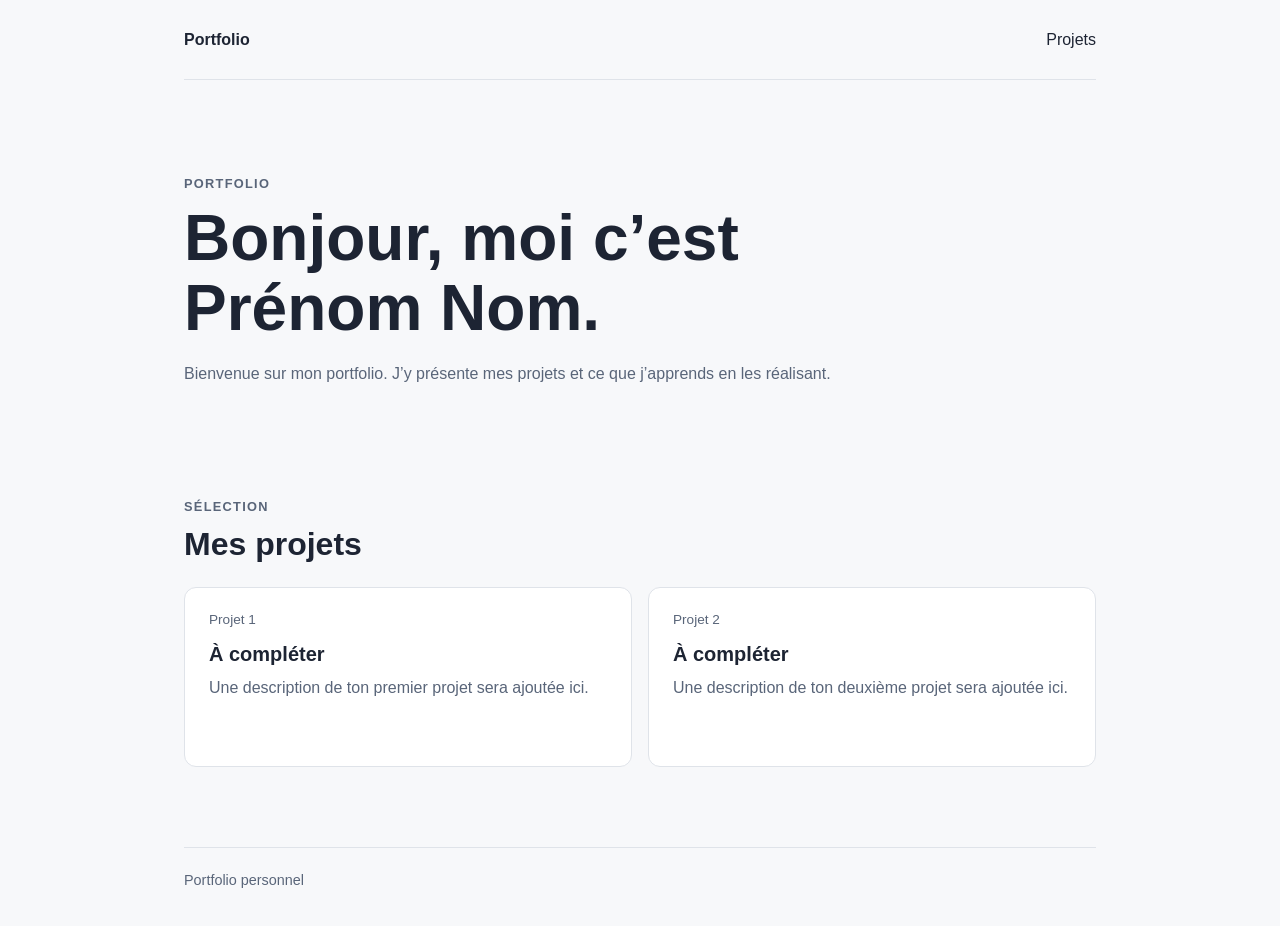
==== index.html @ c5fa8b26 "Initial portfolio site setup Co-authored-by: Copilot <223556219+Copilot@users.noreply.github.com>" ====
<!doctype html>
<html lang="fr">
  <head>
    <meta charset="utf-8">
    <meta name="viewport" content="width=device-width, initial-scale=1">
    <meta name="description" content="Portfolio personnel et projets en cours.">
    <title>Portfolio | Prénom Nom</title>
    <link rel="stylesheet" href="styles.css">
  </head>
  <body>
    <header class="site-header">
      <a class="site-name" href="#accueil">Portfolio</a>
      <nav aria-label="Navigation principale">
        <a href="#projets">Projets</a>
      </nav>
    </header>

    <main>
      <section class="intro" id="accueil" aria-labelledby="intro-title">
        <p class="eyebrow">Portfolio</p>
        <h1 id="intro-title">Bonjour, moi c’est Prénom Nom.</h1>
        <p>Bienvenue sur mon portfolio. J’y présente mes projets et ce que j’apprends en les réalisant.</p>
      </section>

      <section class="projects" id="projets" aria-labelledby="projects-title">
        <p class="eyebrow">Sélection</p>
        <h2 id="projects-title">Mes projets</h2>
        <div class="project-list">
          <article class="project-card">
            <p class="project-status">Projet 1</p>
            <h3>À compléter</h3>
            <p>Une description de ton premier projet sera ajoutée ici.</p>
          </article>
          <article class="project-card">
            <p class="project-status">Projet 2</p>
            <h3>À compléter</h3>
            <p>Une description de ton deuxième projet sera ajoutée ici.</p>
          </article>
        </div>
      </section>
    </main>

    <footer class="site-footer">
      <p>Portfolio personnel</p>
    </footer>
  </body>
</html>
---- styles.css ----
:root {
  color-scheme: light;
  font-family: Arial, sans-serif;
  color: #1d2433;
  background: #f7f8fa;
  font-synthesis: none;
  text-rendering: optimizeLegibility;
  -webkit-font-smoothing: antialiased;
  -moz-osx-font-smoothing: grayscale;
}

* {
  box-sizing: border-box;
}

body {
  min-width: 320px;
  max-width: 960px;
  margin: 0 auto;
  padding: 0 1.5rem;
}

a {
  color: inherit;
}

.site-header {
  display: flex;
  align-items: center;
  justify-content: space-between;
  min-height: 5rem;
  border-bottom: 1px solid #dfe3e9;
}

.site-name {
  font-weight: 700;
  text-decoration: none;
}

.site-header nav a {
  text-decoration: none;
}

.intro {
  max-width: 680px;
  padding: 6rem 0 5rem;
}

.eyebrow {
  margin: 0 0 0.75rem;
  color: #596579;
  font-size: 0.8rem;
  font-weight: 700;
  letter-spacing: 0.1em;
  text-transform: uppercase;
}

h1,
h2,
h3,
p {
  margin-top: 0;
}

h1 {
  margin-bottom: 1rem;
  font-size: clamp(2.25rem, 7vw, 4rem);
  line-height: 1.1;
}

.intro > p:last-child,
.project-card p:last-child {
  color: #596579;
  line-height: 1.7;
}

.projects {
  padding: 1rem 0 5rem;
}

.projects h2 {
  margin-bottom: 1.5rem;
  font-size: 2rem;
}

.project-list {
  display: grid;
  grid-template-columns: repeat(2, minmax(0, 1fr));
  gap: 1rem;
}

.project-card {
  min-height: 180px;
  padding: 1.5rem;
  border: 1px solid #dfe3e9;
  border-radius: 0.75rem;
  background: #fff;
}

.project-status {
  margin-bottom: 1rem;
  color: #596579;
  font-size: 0.85rem;
}

.project-card h3 {
  margin-bottom: 0.5rem;
  font-size: 1.25rem;
}

.site-footer {
  padding: 1.5rem 0;
  border-top: 1px solid #dfe3e9;
  color: #596579;
  font-size: 0.9rem;
}

@media (max-width: 600px) {
  body {
    padding: 0 1rem;
  }

  .intro {
    padding: 4rem 0;
  }

  .project-list {
    grid-template-columns: 1fr;
  }
}
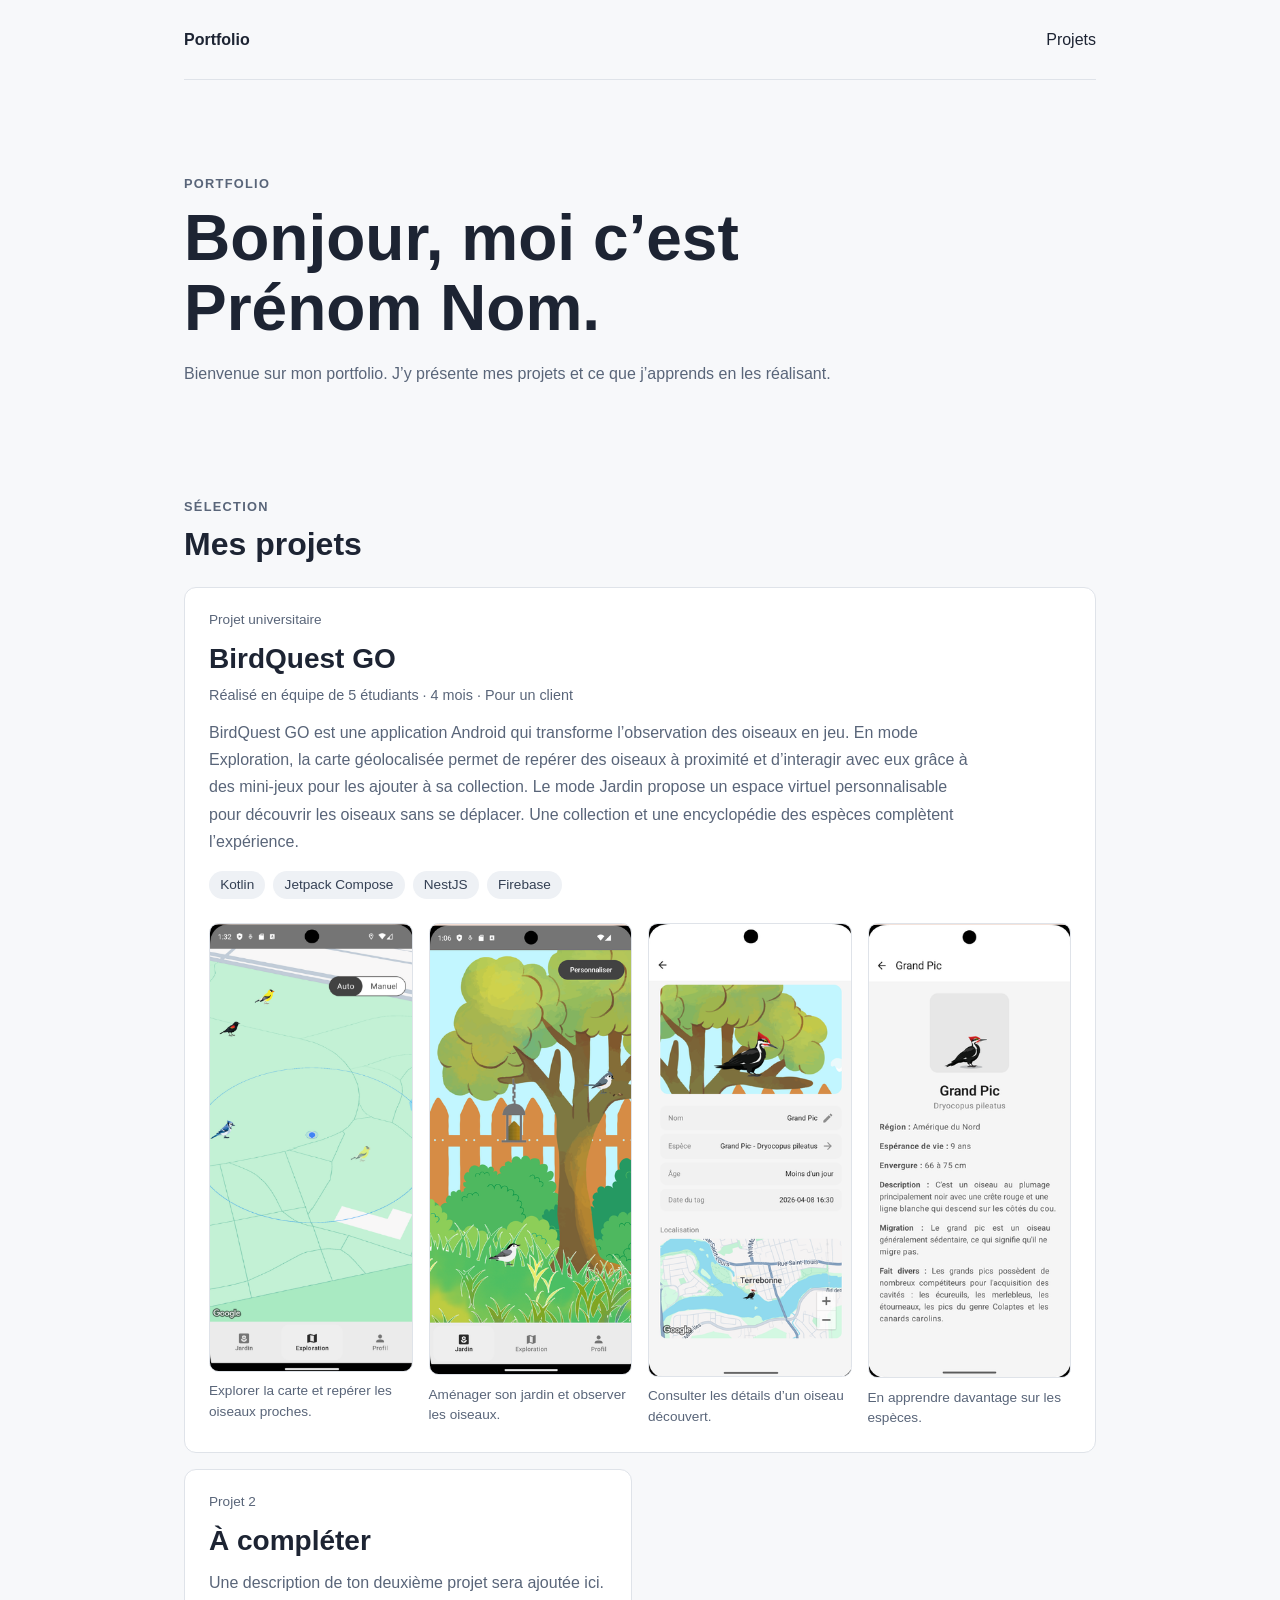
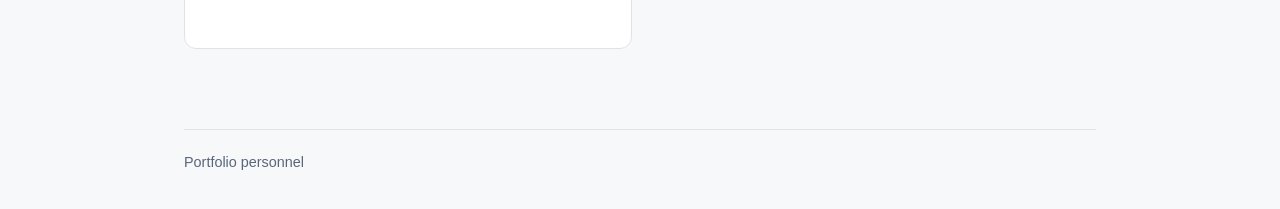
==== commit fbb96942: "Add BirdQuest GO portfolio project Co-authored-by: Copilot <223556219+Copilot@users.noreply.github.c" ====
--- a/index.html
+++ b/index.html
@@ -26,10 +26,41 @@
         <p class="eyebrow">Sélection</p>
         <h2 id="projects-title">Mes projets</h2>
         <div class="project-list">
-          <article class="project-card">
-            <p class="project-status">Projet 1</p>
-            <h3>À compléter</h3>
-            <p>Une description de ton premier projet sera ajoutée ici.</p>
+          <article class="project-card project-card--featured" aria-labelledby="birdquest-title">
+            <p class="project-status">Projet universitaire</p>
+            <h3 id="birdquest-title">BirdQuest GO</h3>
+            <p class="project-meta">Réalisé en équipe de 5 étudiants · 4 mois · Pour un client</p>
+            <p class="project-description">
+              BirdQuest GO est une application Android qui transforme l’observation des oiseaux en jeu.
+              En mode Exploration, la carte géolocalisée permet de repérer des oiseaux à proximité et
+              d’interagir avec eux grâce à des mini-jeux pour les ajouter à sa collection. Le mode Jardin
+              propose un espace virtuel personnalisable pour découvrir les oiseaux sans se déplacer.
+              Une collection et une encyclopédie des espèces complètent l’expérience.
+            </p>
+            <ul class="project-tech" aria-label="Technologies utilisées">
+              <li>Kotlin</li>
+              <li>Jetpack Compose</li>
+              <li>NestJS</li>
+              <li>Firebase</li>
+            </ul>
+            <div class="project-gallery" aria-label="Captures d’écran de BirdQuest GO">
+              <figure>
+                <img src="images/BirdQuestGO/Map.png" alt="Carte de BirdQuest GO avec la position du joueur et des oiseaux à proximité" loading="lazy">
+                <figcaption>Explorer la carte et repérer les oiseaux proches.</figcaption>
+              </figure>
+              <figure>
+                <img src="images/BirdQuestGO/Jardin.png" alt="Jardin virtuel personnalisable où des oiseaux peuvent se poser" loading="lazy">
+                <figcaption>Aménager son jardin et observer les oiseaux.</figcaption>
+              </figure>
+              <figure>
+                <img src="images/BirdQuestGO/Page_oiseau.png" alt="Fiche d’un oiseau collecté avec son espèce et sa localisation" loading="lazy">
+                <figcaption>Consulter les détails d’un oiseau découvert.</figcaption>
+              </figure>
+              <figure>
+                <img src="images/BirdQuestGO/Page_espece.png" alt="Fiche encyclopédique du Grand Pic avec des informations sur l’espèce" loading="lazy">
+                <figcaption>En apprendre davantage sur les espèces.</figcaption>
+              </figure>
+            </div>
           </article>
           <article class="project-card">
             <p class="project-status">Projet 2</p>
--- a/styles.css
+++ b/styles.css
@@ -97,6 +97,10 @@
   background: #fff;
 }
 
+.project-card--featured {
+  grid-column: 1 / -1;
+}
+
 .project-status {
   margin-bottom: 1rem;
   color: #596579;
@@ -104,8 +108,62 @@
 }
 
 .project-card h3 {
-  margin-bottom: 0.5rem;
-  font-size: 1.25rem;
+  margin-bottom: 0.75rem;
+  font-size: 1.75rem;
+}
+
+.project-meta {
+  margin-bottom: 1rem;
+  color: #596579;
+  font-size: 0.9rem;
+}
+
+.project-description {
+  max-width: 760px;
+  color: #596579;
+  line-height: 1.7;
+}
+
+.project-tech {
+  display: flex;
+  flex-wrap: wrap;
+  gap: 0.5rem;
+  margin: 0 0 1.5rem;
+  padding: 0;
+  list-style: none;
+}
+
+.project-tech li {
+  padding: 0.4rem 0.7rem;
+  border-radius: 999px;
+  background: #eef1f5;
+  color: #344054;
+  font-size: 0.85rem;
+}
+
+.project-gallery {
+  display: grid;
+  grid-template-columns: repeat(4, minmax(0, 1fr));
+  gap: 1rem;
+}
+
+.project-gallery figure {
+  margin: 0;
+}
+
+.project-gallery img {
+  display: block;
+  width: 100%;
+  height: auto;
+  border: 1px solid #dfe3e9;
+  border-radius: 0.6rem;
+}
+
+.project-gallery figcaption {
+  padding-top: 0.6rem;
+  color: #596579;
+  font-size: 0.85rem;
+  line-height: 1.5;
 }
 
 .site-footer {
@@ -113,6 +171,12 @@
   border-top: 1px solid #dfe3e9;
   color: #596579;
   font-size: 0.9rem;
+}
+
+@media (max-width: 760px) {
+  .project-gallery {
+    grid-template-columns: repeat(2, minmax(0, 1fr));
+  }
 }
 
 @media (max-width: 600px) {
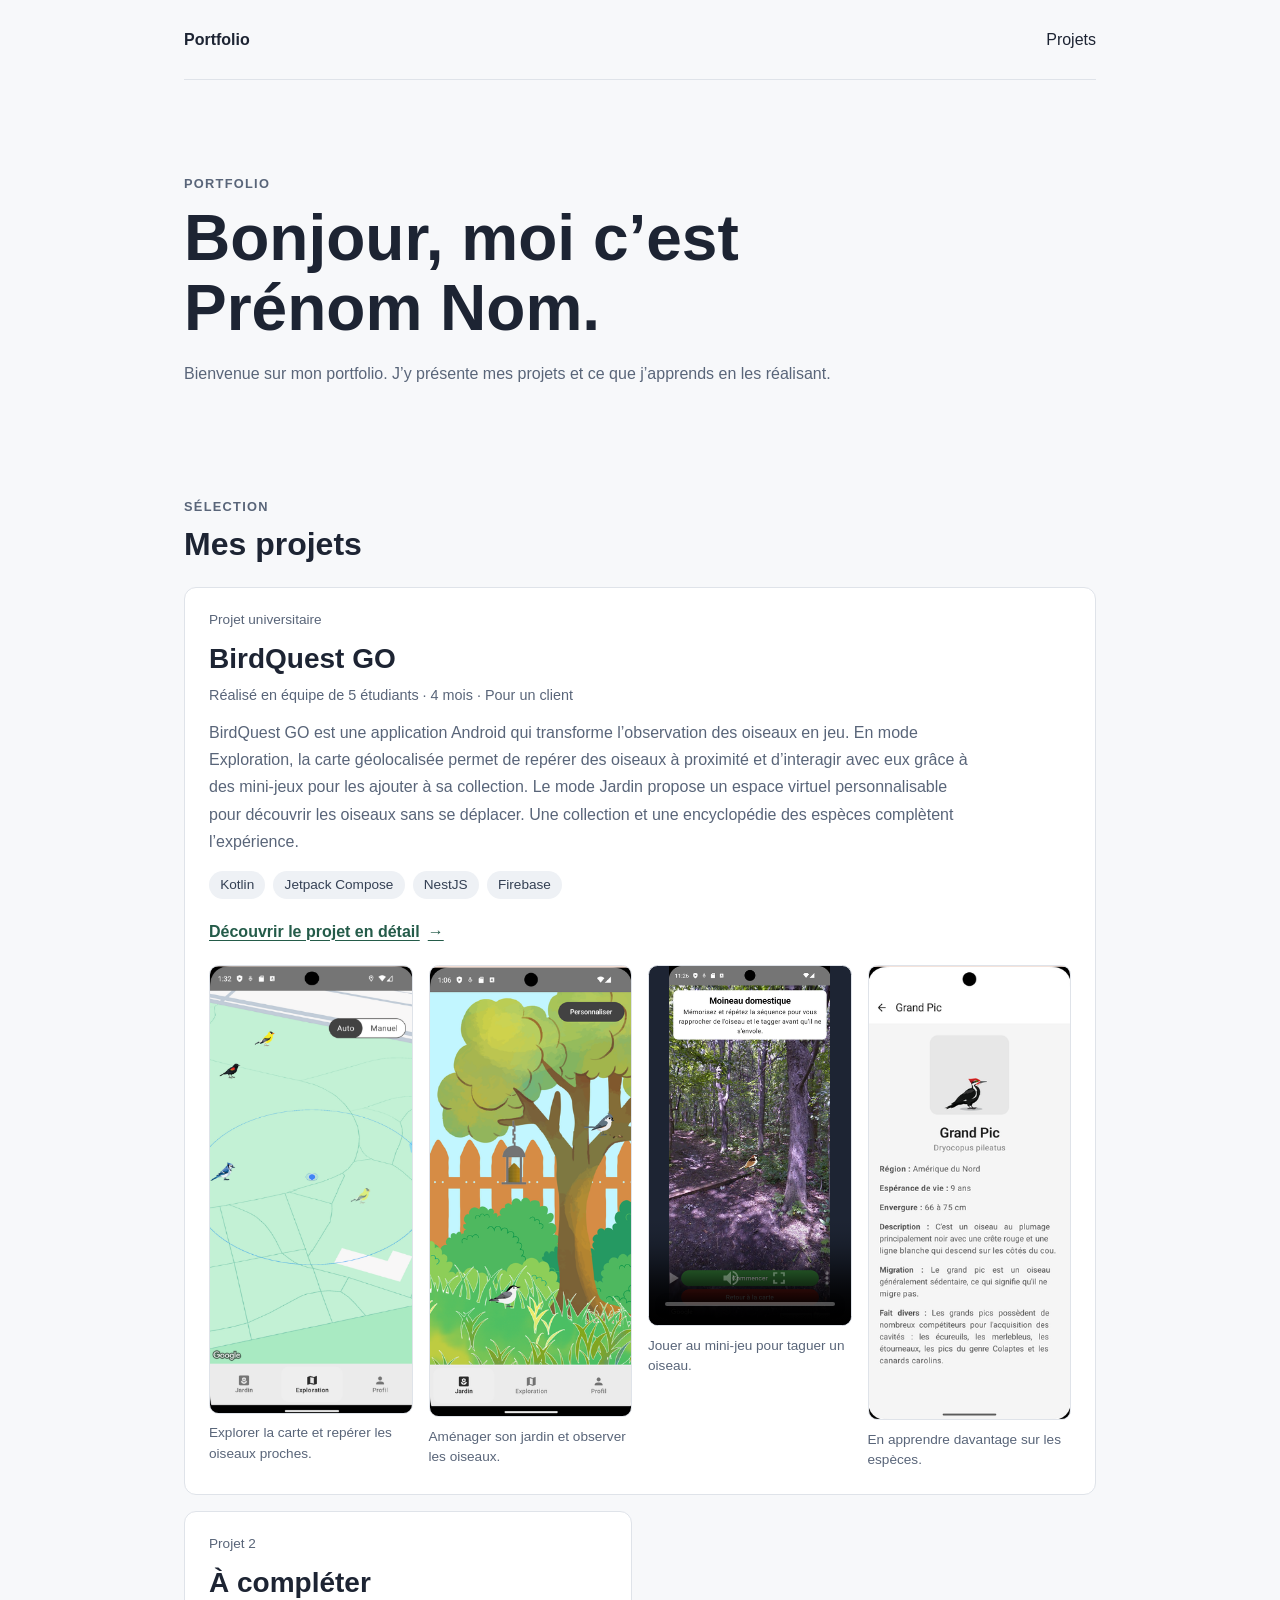
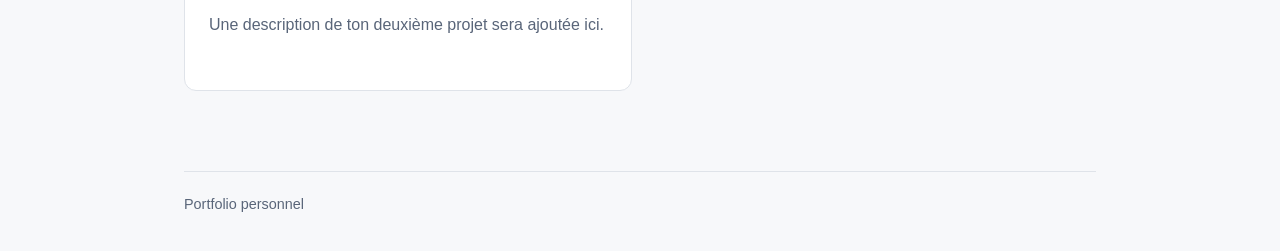
==== commit 38225943: "Add detailed BirdQuest GO project page Co-authored-by: Copilot <223556219+Copilot@users.noreply.gith" ====
--- a/index.html
+++ b/index.html
@@ -43,6 +43,7 @@
               <li>NestJS</li>
               <li>Firebase</li>
             </ul>
+            <a class="project-link" href="projets/birdquest-go.html">Découvrir le projet en détail <span aria-hidden="true">→</span></a>
             <div class="project-gallery" aria-label="Captures d’écran de BirdQuest GO">
               <figure>
                 <img src="images/BirdQuestGO/Map.png" alt="Carte de BirdQuest GO avec la position du joueur et des oiseaux à proximité" loading="lazy">
@@ -53,8 +54,11 @@
                 <figcaption>Aménager son jardin et observer les oiseaux.</figcaption>
               </figure>
               <figure>
-                <img src="images/BirdQuestGO/Page_oiseau.png" alt="Fiche d’un oiseau collecté avec son espèce et sa localisation" loading="lazy">
-                <figcaption>Consulter les détails d’un oiseau découvert.</figcaption>
+                <video controls playsinline preload="metadata" poster="images/BirdQuestGO/Start_minigame.png" aria-label="Vidéo du mini-jeu pour taguer un oiseau dans BirdQuest GO">
+                  <source src="images/BirdQuestGO/Capture.mp4" type="video/mp4">
+                  Votre navigateur ne prend pas en charge la lecture de cette vidéo.
+                </video>
+                <figcaption>Jouer au mini-jeu pour taguer un oiseau.</figcaption>
               </figure>
               <figure>
                 <img src="images/BirdQuestGO/Page_espece.png" alt="Fiche encyclopédique du Grand Pic avec des informations sur l’espèce" loading="lazy">
--- a/styles.css
+++ b/styles.css
@@ -112,6 +112,21 @@
   font-size: 1.75rem;
 }
 
+.project-link {
+  display: inline-flex;
+  align-items: center;
+  gap: 0.5rem;
+  margin-bottom: 1.5rem;
+  color: #245b49;
+  font-weight: 700;
+  text-decoration-thickness: 1px;
+  text-underline-offset: 0.2em;
+}
+
+.project-link:hover {
+  color: #173e31;
+}
+
 .project-meta {
   margin-bottom: 1rem;
   color: #596579;
@@ -159,11 +174,146 @@
   border-radius: 0.6rem;
 }
 
+.project-gallery video {
+  display: block;
+  width: 100%;
+  height: auto;
+  aspect-ratio: 9 / 16;
+  border: 1px solid #dfe3e9;
+  border-radius: 0.6rem;
+  background: #1d2433;
+  object-fit: contain;
+}
+
 .project-gallery figcaption {
   padding-top: 0.6rem;
   color: #596579;
   font-size: 0.85rem;
   line-height: 1.5;
+}
+
+.project-detail {
+  padding: 2rem 0 5rem;
+}
+
+.back-link {
+  display: inline-block;
+  margin-bottom: 2.5rem;
+  color: #596579;
+  font-weight: 700;
+  text-decoration: none;
+}
+
+.back-link:hover {
+  color: #1d2433;
+}
+
+.project-detail-hero {
+  max-width: 760px;
+  padding: 2rem 0 4rem;
+}
+
+.project-detail-hero h1 {
+  margin-bottom: 1rem;
+}
+
+.project-detail-hero .project-meta {
+  margin-bottom: 1.5rem;
+}
+
+.project-lead {
+  color: #465164;
+  font-size: 1.2rem;
+  line-height: 1.75;
+}
+
+.detail-section {
+  display: grid;
+  grid-template-columns: minmax(0, 1fr) minmax(220px, 0.72fr);
+  align-items: center;
+  gap: 3rem;
+  padding: 3.5rem 0;
+  border-top: 1px solid #dfe3e9;
+}
+
+.detail-section--reverse .detail-copy {
+  order: 2;
+}
+
+.detail-section--reverse .detail-image {
+  order: 1;
+}
+
+.detail-copy h2,
+.detail-section--stack h2 {
+  margin-bottom: 1rem;
+  font-size: clamp(1.65rem, 4vw, 2.25rem);
+  line-height: 1.2;
+}
+
+.detail-copy p:not(.eyebrow) {
+  color: #596579;
+  line-height: 1.75;
+}
+
+.detail-image {
+  margin: 0;
+}
+
+.detail-image img {
+  display: block;
+  width: 100%;
+  max-height: 540px;
+  border: 1px solid #dfe3e9;
+  border-radius: 0.75rem;
+  background: #fff;
+  object-fit: contain;
+}
+
+.detail-image figcaption {
+  padding-top: 0.75rem;
+  color: #596579;
+  font-size: 0.9rem;
+  line-height: 1.55;
+}
+
+.detail-section--stack {
+  display: block;
+}
+
+.stack-intro {
+  color: #596579;
+  line-height: 1.7;
+}
+
+.stack-grid {
+  display: grid;
+  grid-template-columns: repeat(3, minmax(0, 1fr));
+  gap: 1rem;
+  margin-top: 1.5rem;
+}
+
+.stack-card {
+  padding: 1.25rem;
+  border: 1px solid #dfe3e9;
+  border-radius: 0.75rem;
+  background: #fff;
+}
+
+.stack-card h3 {
+  margin-bottom: 0.6rem;
+  font-size: 1.05rem;
+}
+
+.stack-card p {
+  margin-bottom: 0;
+  color: #596579;
+  font-size: 0.95rem;
+  line-height: 1.65;
+}
+
+.project-link--back {
+  margin: 2rem 0 0;
 }
 
 .site-footer {
@@ -177,6 +327,15 @@
   .project-gallery {
     grid-template-columns: repeat(2, minmax(0, 1fr));
   }
+
+  .detail-section {
+    grid-template-columns: minmax(0, 1fr) minmax(180px, 0.75fr);
+    gap: 1.5rem;
+  }
+
+  .stack-grid {
+    grid-template-columns: 1fr;
+  }
 }
 
 @media (max-width: 600px) {
@@ -191,4 +350,24 @@
   .project-list {
     grid-template-columns: 1fr;
   }
-}
+
+  .detail-section {
+    grid-template-columns: 1fr;
+    gap: 1.5rem;
+    padding: 2.5rem 0;
+  }
+
+  .detail-section--reverse .detail-copy,
+  .detail-section--reverse .detail-image {
+    order: initial;
+  }
+
+  .detail-image {
+    max-width: 360px;
+    margin: 0 auto;
+  }
+
+  .project-detail-hero {
+    padding: 1rem 0 3rem;
+  }
+}
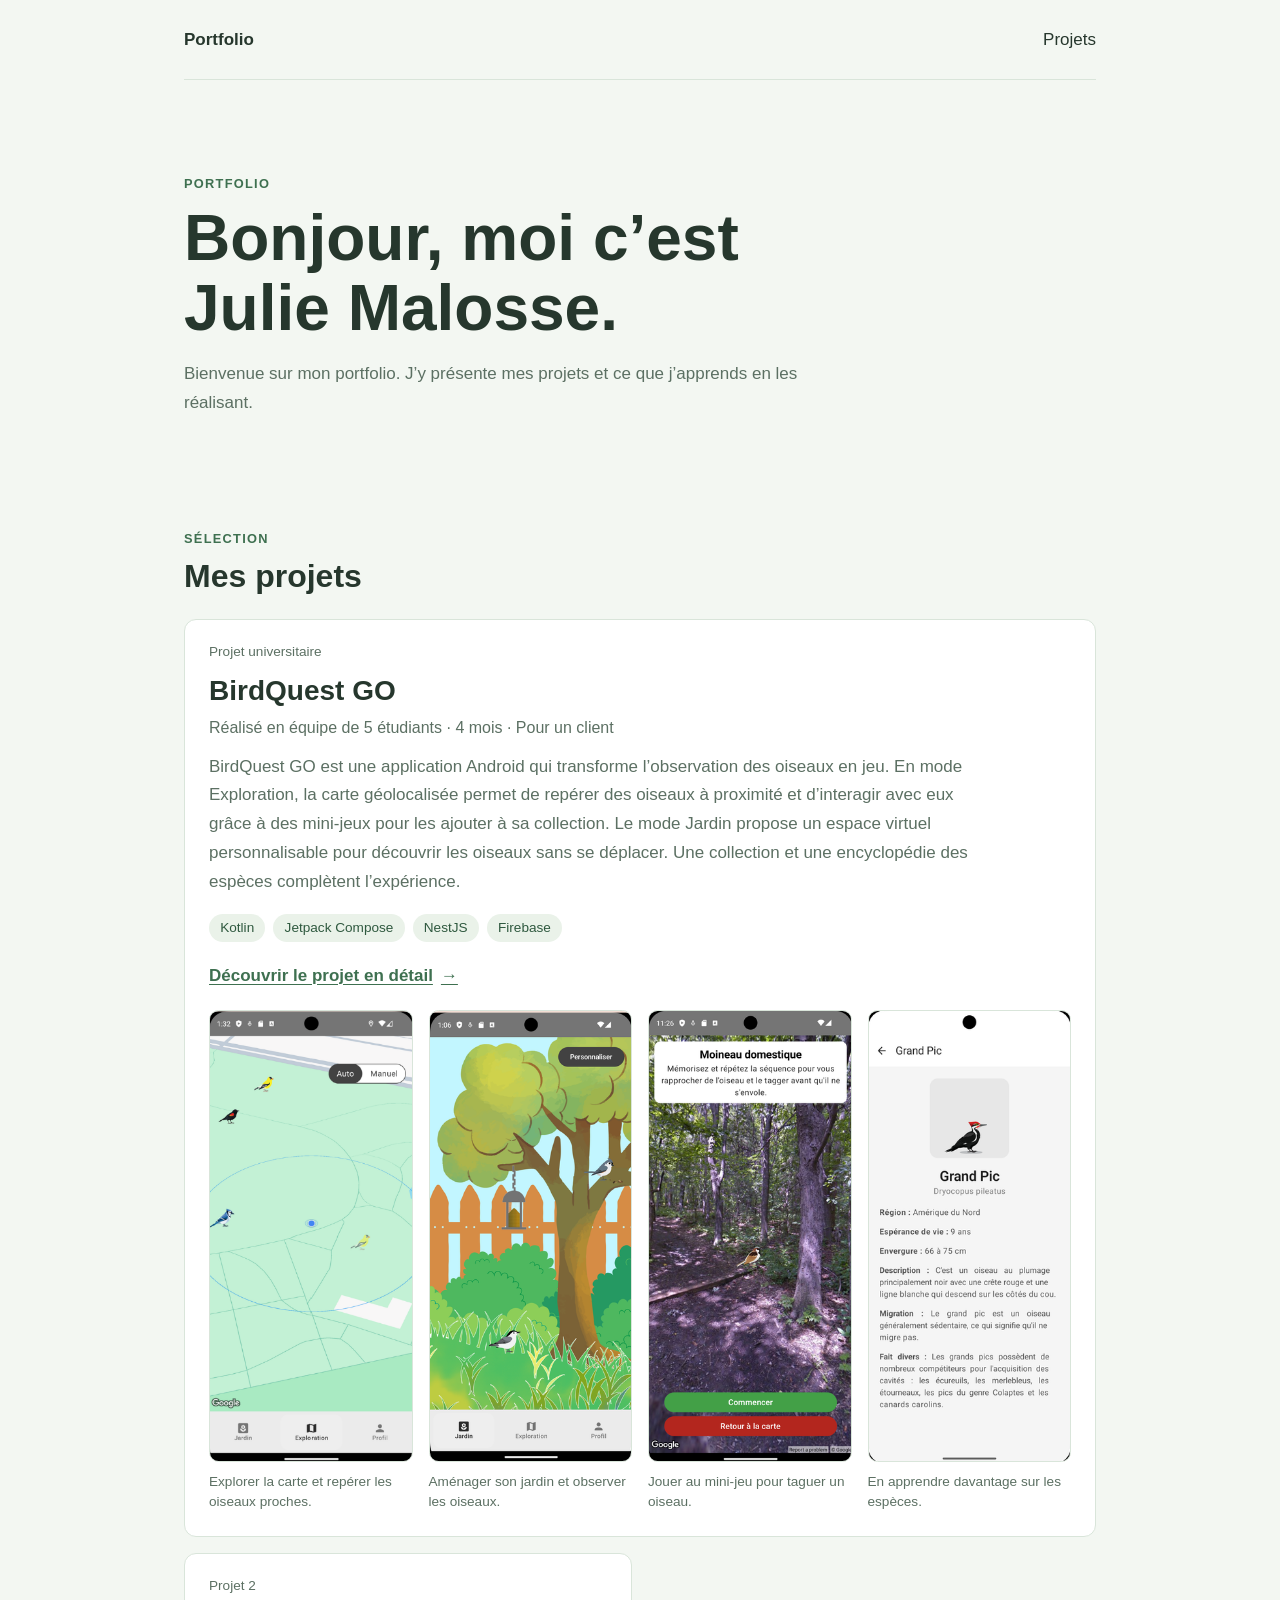
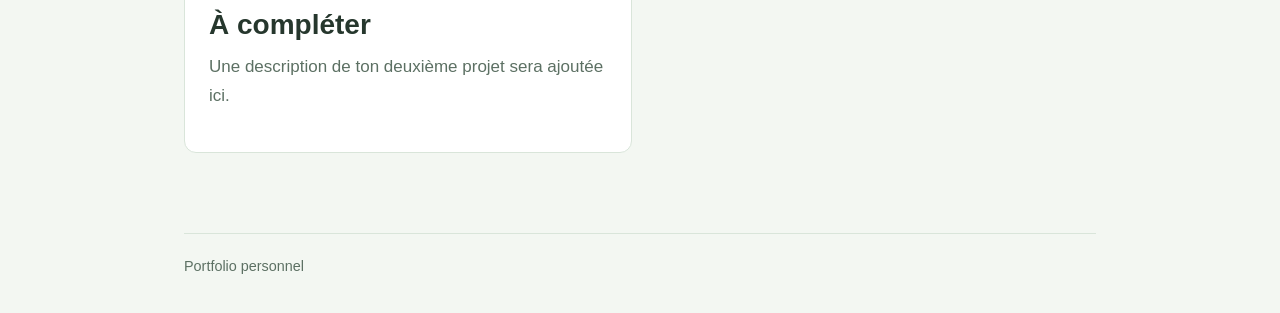
==== commit 0cdce26d: "Polish portfolio theme and BirdQuest media Co-authored-by: Copilot <223556219+Copilot@users.noreply." ====
--- a/index.html
+++ b/index.html
@@ -3,8 +3,8 @@
   <head>
     <meta charset="utf-8">
     <meta name="viewport" content="width=device-width, initial-scale=1">
-    <meta name="description" content="Portfolio personnel et projets en cours.">
-    <title>Portfolio | Prénom Nom</title>
+    <meta name="description" content="Portfolio de Julie Malosse : projets universitaires et applications en cours de développement.">
+    <title>Portfolio | Julie Malosse</title>
     <link rel="stylesheet" href="styles.css">
   </head>
   <body>
@@ -18,7 +18,7 @@
     <main>
       <section class="intro" id="accueil" aria-labelledby="intro-title">
         <p class="eyebrow">Portfolio</p>
-        <h1 id="intro-title">Bonjour, moi c’est Prénom Nom.</h1>
+        <h1 id="intro-title">Bonjour, moi c’est Julie Malosse.</h1>
         <p>Bienvenue sur mon portfolio. J’y présente mes projets et ce que j’apprends en les réalisant.</p>
       </section>
 
@@ -54,7 +54,7 @@
                 <figcaption>Aménager son jardin et observer les oiseaux.</figcaption>
               </figure>
               <figure>
-                <video controls playsinline preload="metadata" poster="images/BirdQuestGO/Start_minigame.png" aria-label="Vidéo du mini-jeu pour taguer un oiseau dans BirdQuest GO">
+                <video autoplay muted loop playsinline preload="metadata" poster="images/BirdQuestGO/Start_minigame.png" aria-label="Vidéo du mini-jeu pour taguer un oiseau dans BirdQuest GO">
                   <source src="images/BirdQuestGO/Capture.mp4" type="video/mp4">
                   Votre navigateur ne prend pas en charge la lecture de cette vidéo.
                 </video>
--- a/styles.css
+++ b/styles.css
@@ -1,8 +1,16 @@
 :root {
+  --color-ink: #26372d;
+  --color-muted: #5c7063;
+  --color-border: #d9e5da;
+  --color-page: #f3f7f2;
+  --color-surface: #ffffff;
+  --color-surface-soft: #eaf2e9;
+  --color-accent: #3e7050;
+  --color-accent-strong: #2f593f;
   color-scheme: light;
   font-family: Arial, sans-serif;
-  color: #1d2433;
-  background: #f7f8fa;
+  color: var(--color-ink);
+  background: var(--color-page);
   font-synthesis: none;
   text-rendering: optimizeLegibility;
   -webkit-font-smoothing: antialiased;
@@ -18,6 +26,7 @@
   max-width: 960px;
   margin: 0 auto;
   padding: 0 1.5rem;
+  font-size: 1.0625rem;
 }
 
 a {
@@ -29,7 +38,7 @@
   align-items: center;
   justify-content: space-between;
   min-height: 5rem;
-  border-bottom: 1px solid #dfe3e9;
+  border-bottom: 1px solid var(--color-border);
 }
 
 .site-name {
@@ -48,7 +57,7 @@
 
 .eyebrow {
   margin: 0 0 0.75rem;
-  color: #596579;
+  color: var(--color-accent);
   font-size: 0.8rem;
   font-weight: 700;
   letter-spacing: 0.1em;
@@ -70,7 +79,7 @@
 
 .intro > p:last-child,
 .project-card p:last-child {
-  color: #596579;
+  color: var(--color-muted);
   line-height: 1.7;
 }
 
@@ -92,9 +101,9 @@
 .project-card {
   min-height: 180px;
   padding: 1.5rem;
-  border: 1px solid #dfe3e9;
+  border: 1px solid var(--color-border);
   border-radius: 0.75rem;
-  background: #fff;
+  background: var(--color-surface);
 }
 
 .project-card--featured {
@@ -103,7 +112,7 @@
 
 .project-status {
   margin-bottom: 1rem;
-  color: #596579;
+  color: var(--color-muted);
   font-size: 0.85rem;
 }
 
@@ -117,25 +126,25 @@
   align-items: center;
   gap: 0.5rem;
   margin-bottom: 1.5rem;
-  color: #245b49;
+  color: var(--color-accent);
   font-weight: 700;
   text-decoration-thickness: 1px;
   text-underline-offset: 0.2em;
 }
 
 .project-link:hover {
-  color: #173e31;
+  color: var(--color-accent-strong);
 }
 
 .project-meta {
   margin-bottom: 1rem;
-  color: #596579;
-  font-size: 0.9rem;
+  color: var(--color-muted);
+  font-size: 1rem;
 }
 
 .project-description {
   max-width: 760px;
-  color: #596579;
+  color: var(--color-muted);
   line-height: 1.7;
 }
 
@@ -151,8 +160,8 @@
 .project-tech li {
   padding: 0.4rem 0.7rem;
   border-radius: 999px;
-  background: #eef1f5;
-  color: #344054;
+  background: var(--color-surface-soft);
+  color: var(--color-accent-strong);
   font-size: 0.85rem;
 }
 
@@ -163,31 +172,33 @@
 }
 
 .project-gallery figure {
+  min-width: 0;
   margin: 0;
 }
 
 .project-gallery img {
   display: block;
   width: 100%;
-  height: auto;
-  border: 1px solid #dfe3e9;
+  aspect-ratio: 9 / 20;
+  border: 1px solid var(--color-border);
   border-radius: 0.6rem;
+  background: var(--color-surface-soft);
+  object-fit: cover;
 }
 
 .project-gallery video {
   display: block;
   width: 100%;
-  height: auto;
-  aspect-ratio: 9 / 16;
-  border: 1px solid #dfe3e9;
+  aspect-ratio: 9 / 20;
+  border: 1px solid var(--color-border);
   border-radius: 0.6rem;
-  background: #1d2433;
-  object-fit: contain;
+  background: var(--color-ink);
+  object-fit: cover;
 }
 
 .project-gallery figcaption {
   padding-top: 0.6rem;
-  color: #596579;
+  color: var(--color-muted);
   font-size: 0.85rem;
   line-height: 1.5;
 }
@@ -199,13 +210,13 @@
 .back-link {
   display: inline-block;
   margin-bottom: 2.5rem;
-  color: #596579;
+  color: var(--color-muted);
   font-weight: 700;
   text-decoration: none;
 }
 
 .back-link:hover {
-  color: #1d2433;
+  color: var(--color-ink);
 }
 
 .project-detail-hero {
@@ -222,7 +233,7 @@
 }
 
 .project-lead {
-  color: #465164;
+  color: #43594a;
   font-size: 1.2rem;
   line-height: 1.75;
 }
@@ -233,7 +244,7 @@
   align-items: center;
   gap: 3rem;
   padding: 3.5rem 0;
-  border-top: 1px solid #dfe3e9;
+  border-top: 1px solid var(--color-border);
 }
 
 .detail-section--reverse .detail-copy {
@@ -252,7 +263,7 @@
 }
 
 .detail-copy p:not(.eyebrow) {
-  color: #596579;
+  color: var(--color-muted);
   line-height: 1.75;
 }
 
@@ -264,15 +275,27 @@
   display: block;
   width: 100%;
   max-height: 540px;
-  border: 1px solid #dfe3e9;
+  aspect-ratio: 9 / 20;
+  border: 1px solid var(--color-border);
   border-radius: 0.75rem;
-  background: #fff;
+  background: var(--color-surface-soft);
+  object-fit: contain;
+}
+
+.detail-image video {
+  display: block;
+  width: 100%;
+  max-height: 540px;
+  aspect-ratio: 9 / 20;
+  border: 1px solid var(--color-border);
+  border-radius: 0.75rem;
+  background: var(--color-ink);
   object-fit: contain;
 }
 
 .detail-image figcaption {
   padding-top: 0.75rem;
-  color: #596579;
+  color: var(--color-muted);
   font-size: 0.9rem;
   line-height: 1.55;
 }
@@ -281,8 +304,12 @@
   display: block;
 }
 
+.detail-section--gallery {
+  display: block;
+}
+
 .stack-intro {
-  color: #596579;
+  color: var(--color-muted);
   line-height: 1.7;
 }
 
@@ -295,9 +322,9 @@
 
 .stack-card {
   padding: 1.25rem;
-  border: 1px solid #dfe3e9;
+  border: 1px solid var(--color-border);
   border-radius: 0.75rem;
-  background: #fff;
+  background: var(--color-surface);
 }
 
 .stack-card h3 {
@@ -307,8 +334,8 @@
 
 .stack-card p {
   margin-bottom: 0;
-  color: #596579;
-  font-size: 0.95rem;
+  color: var(--color-muted);
+  font-size: 1rem;
   line-height: 1.65;
 }
 
@@ -318,14 +345,19 @@
 
 .site-footer {
   padding: 1.5rem 0;
-  border-top: 1px solid #dfe3e9;
-  color: #596579;
+  border-top: 1px solid var(--color-border);
+  color: var(--color-muted);
   font-size: 0.9rem;
 }
 
 @media (max-width: 760px) {
   .project-gallery {
     grid-template-columns: repeat(2, minmax(0, 1fr));
+  }
+
+  .project-gallery img,
+  .project-gallery video {
+    aspect-ratio: 9 / 20;
   }
 
   .detail-section {
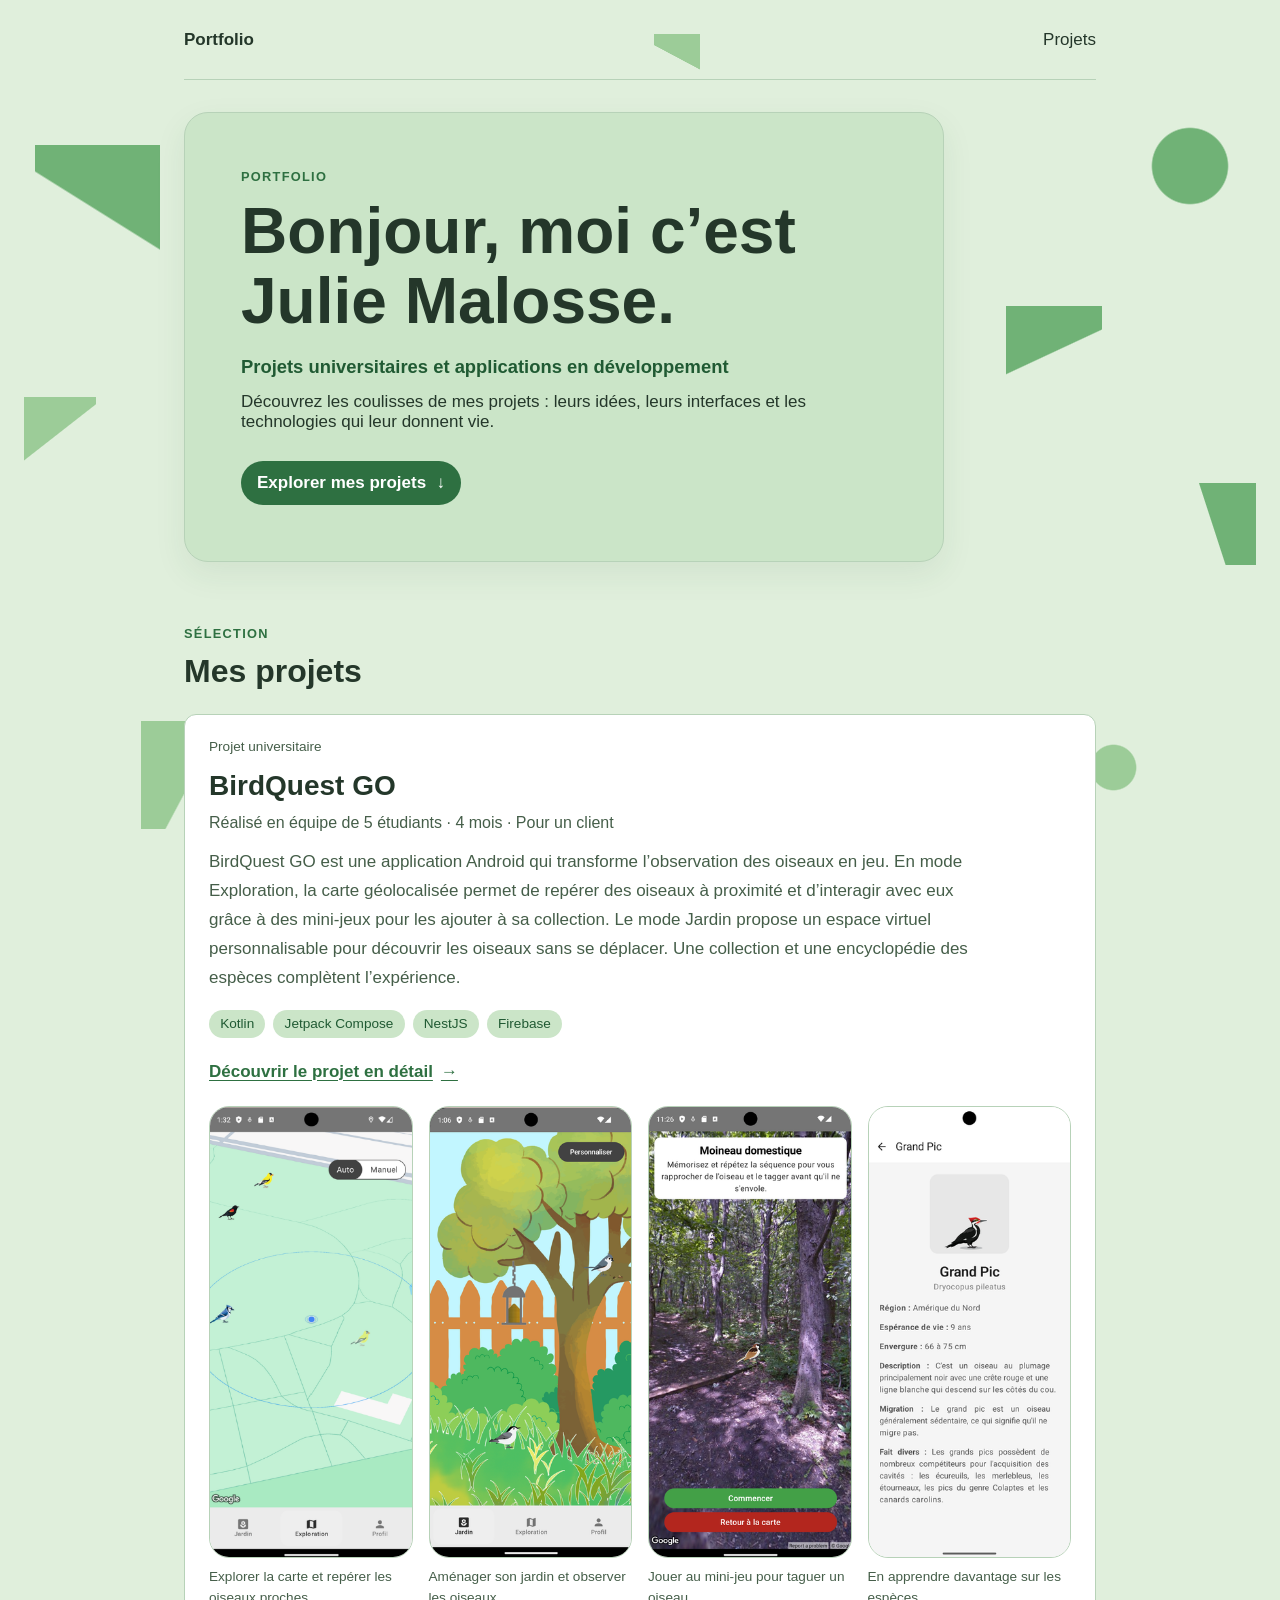
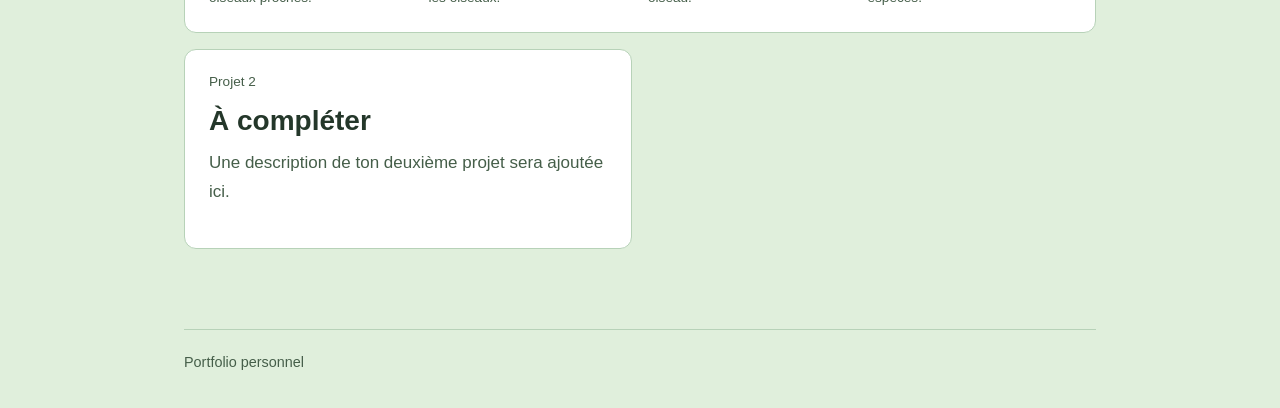
==== commit 65dd83ef: "Refresh portfolio home presentation Co-authored-by: Copilot <223556219+Copilot@users.noreply.github." ====
--- a/index.html
+++ b/index.html
@@ -19,7 +19,12 @@
       <section class="intro" id="accueil" aria-labelledby="intro-title">
         <p class="eyebrow">Portfolio</p>
         <h1 id="intro-title">Bonjour, moi c’est Julie Malosse.</h1>
-        <p>Bienvenue sur mon portfolio. J’y présente mes projets et ce que j’apprends en les réalisant.</p>
+        <p class="intro-focus">Projets universitaires et applications en développement</p>
+        <p>
+          Découvrez les coulisses de mes projets : leurs idées, leurs interfaces et les technologies
+          qui leur donnent vie.
+        </p>
+        <a class="intro-link" href="#projets">Explorer mes projets <span aria-hidden="true">↓</span></a>
       </section>
 
       <section class="projects" id="projets" aria-labelledby="projects-title">
--- a/styles.css
+++ b/styles.css
@@ -1,16 +1,32 @@
 :root {
-  --color-ink: #26372d;
-  --color-muted: #5c7063;
-  --color-border: #d9e5da;
-  --color-page: #f3f7f2;
+  --color-ink: #24372a;
+  --color-muted: #455e49;
+  --color-border: #b7d2b8;
+  --color-page: #e0efdc;
+  --color-shape: #9ccc98;
+  --color-shape-strong: #70b276;
   --color-surface: #ffffff;
-  --color-surface-soft: #eaf2e9;
-  --color-accent: #3e7050;
-  --color-accent-strong: #2f593f;
+  --color-surface-soft: #cbe5c8;
+  --color-accent: #2e7041;
+  --color-accent-strong: #205a33;
   color-scheme: light;
   font-family: Arial, sans-serif;
   color: var(--color-ink);
-  background: var(--color-page);
+  background-color: var(--color-page);
+  background-image:
+    linear-gradient(32deg, transparent 48%, var(--color-shape-strong) 49% 100%),
+    radial-gradient(circle, var(--color-shape-strong) 0 48%, transparent 50%),
+    linear-gradient(142deg, var(--color-shape) 0 49%, transparent 50%),
+    linear-gradient(72deg, transparent 47%, var(--color-shape-strong) 48% 100%),
+    linear-gradient(118deg, var(--color-shape) 0 49%, transparent 50%),
+    radial-gradient(circle, var(--color-shape) 0 48%, transparent 51%),
+    linear-gradient(28deg, transparent 49%, var(--color-shape) 50% 100%),
+    linear-gradient(155deg, var(--color-shape-strong) 0 48%, transparent 49%),
+    linear-gradient(62deg, transparent 49%, var(--color-shape) 50% 100%);
+  background-position: 3% 145px, 97% 14%, 2% 48%, 98% 59%, 12% 91%, 89% 88%, 53% 4%, 85% 38%, 48% 97%;
+  background-repeat: no-repeat;
+  background-size: 125px 125px, 110px 110px, 72px 72px, 82px 82px, 108px 108px, 65px 65px, 46px 46px, 96px 96px, 54px 54px;
+  background-attachment: fixed;
   font-synthesis: none;
   text-rendering: optimizeLegibility;
   -webkit-font-smoothing: antialiased;
@@ -51,8 +67,45 @@
 }
 
 .intro {
-  max-width: 680px;
-  padding: 6rem 0 5rem;
+  max-width: 760px;
+  margin: 2rem 0 3rem;
+  padding: clamp(2rem, 6vw, 3.5rem);
+  border: 1px solid var(--color-border);
+  border-radius: 1.5rem;
+  background: var(--color-surface-soft);
+  box-shadow: 0 12px 32px rgb(35 93 54 / 8%);
+}
+
+.intro-focus {
+  margin-bottom: 0.75rem;
+  color: var(--color-accent-strong);
+  font-size: 1.15rem;
+  font-weight: 700;
+  line-height: 1.5;
+}
+
+.intro-link {
+  display: inline-flex;
+  align-items: center;
+  gap: 0.65rem;
+  margin-top: 0.75rem;
+  padding: 0.75rem 1rem;
+  border-radius: 999px;
+  background: var(--color-accent);
+  color: #fff;
+  font-weight: 700;
+  text-decoration: none;
+  transition: background-color 150ms ease, transform 150ms ease;
+}
+
+.intro-link:hover {
+  transform: translateY(-2px);
+  background: var(--color-accent-strong);
+}
+
+.intro-link:focus-visible {
+  outline: 3px solid var(--color-shape-strong);
+  outline-offset: 3px;
 }
 
 .eyebrow {
@@ -176,12 +229,17 @@
   margin: 0;
 }
 
+.project-gallery--centered {
+  grid-template-columns: repeat(3, minmax(0, 220px));
+  justify-content: center;
+}
+
 .project-gallery img {
   display: block;
   width: 100%;
   aspect-ratio: 9 / 20;
   border: 1px solid var(--color-border);
-  border-radius: 0.6rem;
+  border-radius: 1.25rem;
   background: var(--color-surface-soft);
   object-fit: cover;
 }
@@ -191,7 +249,7 @@
   width: 100%;
   aspect-ratio: 9 / 20;
   border: 1px solid var(--color-border);
-  border-radius: 0.6rem;
+  border-radius: 1.25rem;
   background: var(--color-ink);
   object-fit: cover;
 }
@@ -221,7 +279,11 @@
 
 .project-detail-hero {
   max-width: 760px;
-  padding: 2rem 0 4rem;
+  padding: 2rem;
+  border: 1px solid var(--color-border);
+  border-radius: 1.5rem;
+  background: var(--color-surface-soft);
+  box-shadow: 0 12px 32px rgb(35 93 54 / 8%);
 }
 
 .project-detail-hero h1 {
@@ -262,6 +324,20 @@
   line-height: 1.2;
 }
 
+.detail-copy {
+  position: relative;
+  isolation: isolate;
+}
+
+.detail-copy::before {
+  position: absolute;
+  z-index: -1;
+  inset: -0.75rem -1rem;
+  border-radius: 1.25rem;
+  background: var(--color-page);
+  content: "";
+}
+
 .detail-copy p:not(.eyebrow) {
   color: var(--color-muted);
   line-height: 1.75;
@@ -277,7 +353,7 @@
   max-height: 540px;
   aspect-ratio: 9 / 20;
   border: 1px solid var(--color-border);
-  border-radius: 0.75rem;
+  border-radius: 1.25rem;
   background: var(--color-surface-soft);
   object-fit: contain;
 }
@@ -288,8 +364,8 @@
   max-height: 540px;
   aspect-ratio: 9 / 20;
   border: 1px solid var(--color-border);
-  border-radius: 0.75rem;
-  background: var(--color-ink);
+  border-radius: 1.25rem;
+  background: var(--color-surface-soft);
   object-fit: contain;
 }
 
@@ -306,6 +382,14 @@
 
 .detail-section--gallery {
   display: block;
+}
+
+.detail-gallery-intro {
+  max-width: 760px;
+  margin: 0 auto 2rem;
+  padding: 1.25rem;
+  border-radius: 1.25rem;
+  background: var(--color-page);
 }
 
 .stack-intro {
@@ -360,6 +444,18 @@
     aspect-ratio: 9 / 20;
   }
 
+  .project-gallery--centered {
+    grid-template-columns: repeat(2, minmax(0, 220px));
+    justify-content: center;
+  }
+
+  .project-gallery--centered figure:last-child {
+    grid-column: 1 / -1;
+    justify-self: center;
+    width: 100%;
+    max-width: 220px;
+  }
+
   .detail-section {
     grid-template-columns: minmax(0, 1fr) minmax(180px, 0.75fr);
     gap: 1.5rem;
@@ -376,7 +472,8 @@
   }
 
   .intro {
-    padding: 4rem 0;
+    margin: 1rem 0 3rem;
+    padding: 2.5rem 1.25rem;
   }
 
   .project-list {
@@ -400,6 +497,6 @@
   }
 
   .project-detail-hero {
-    padding: 1rem 0 3rem;
-  }
-}
+    padding: 1.5rem 1.25rem;
+  }
+}
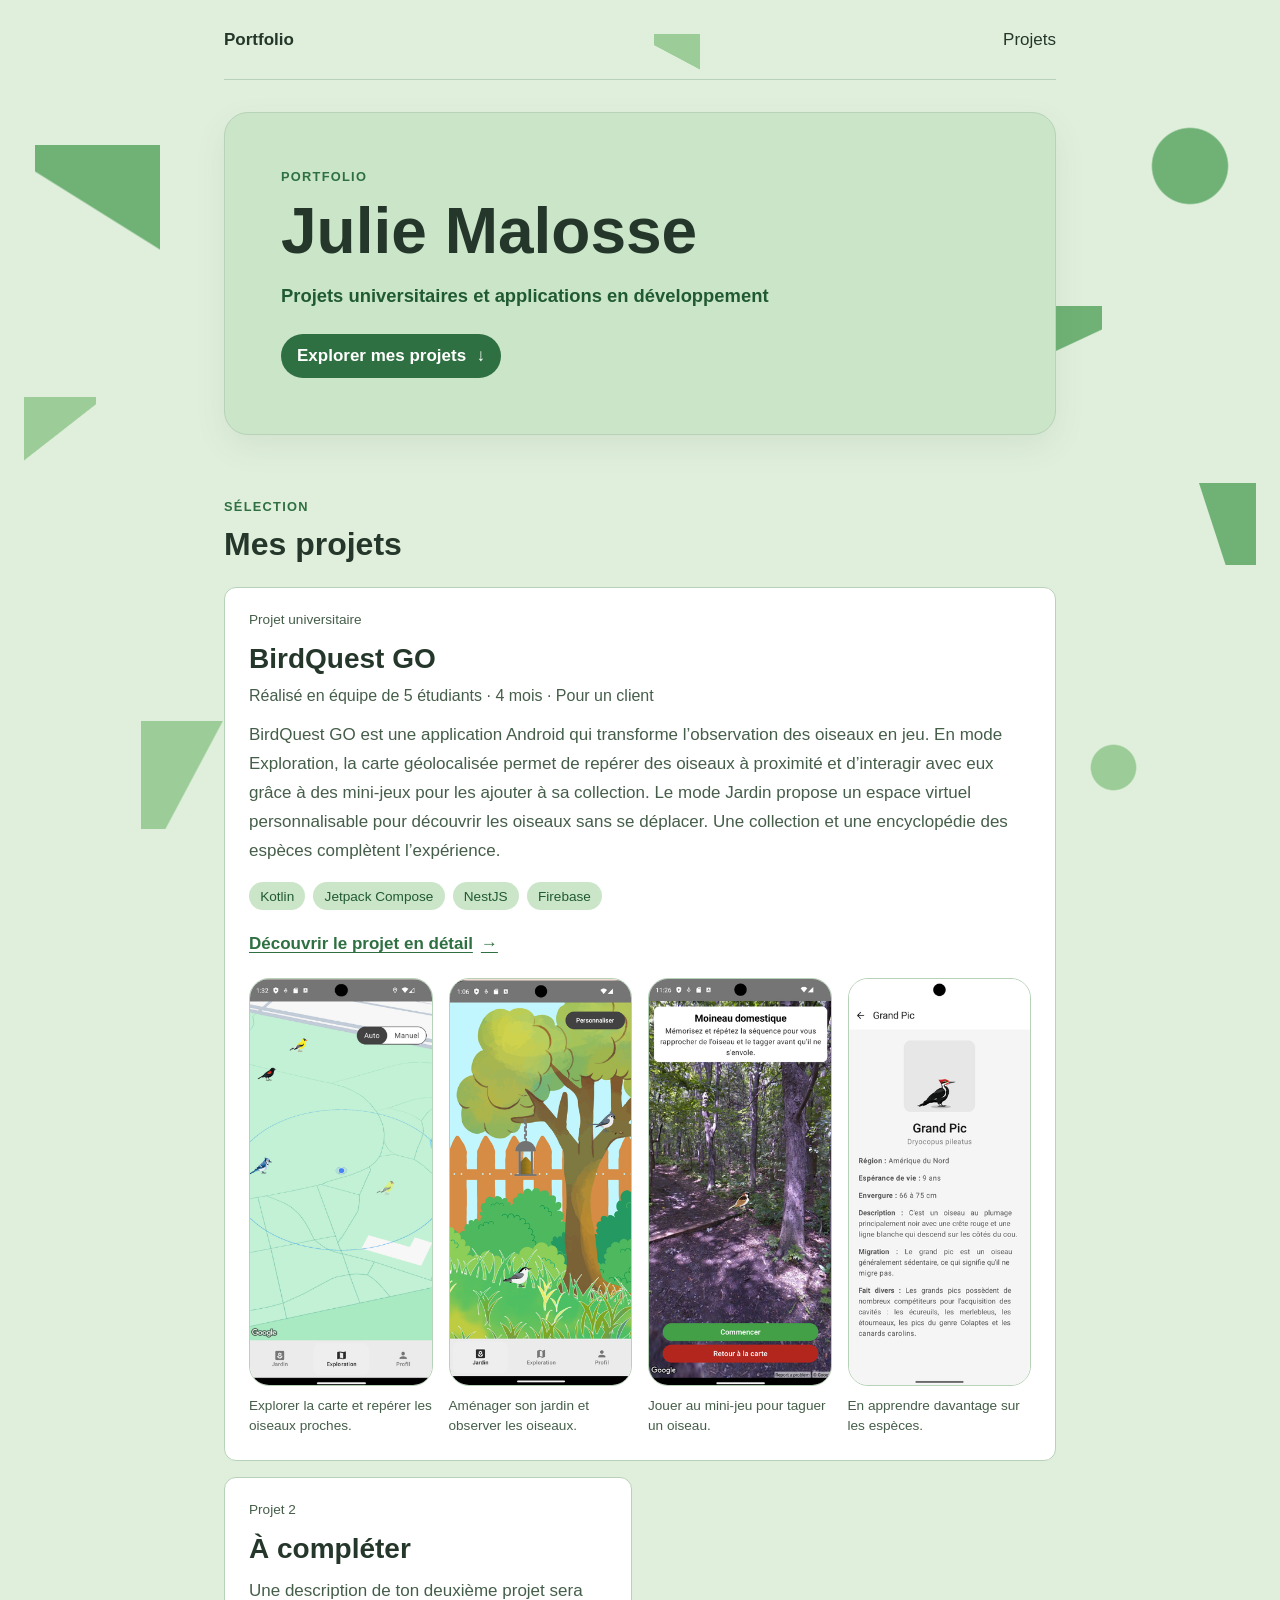
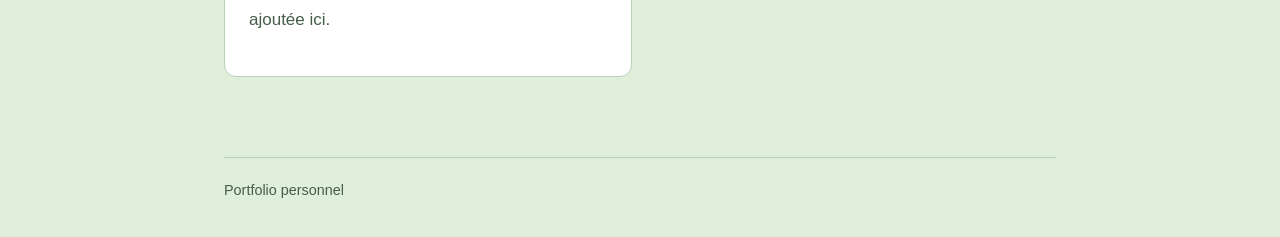
==== commit 76fe3665: "Align layout widths and simplify intro Co-authored-by: Copilot <223556219+Copilot@users.noreply.gith" ====
--- a/index.html
+++ b/index.html
@@ -18,12 +18,8 @@
     <main>
       <section class="intro" id="accueil" aria-labelledby="intro-title">
         <p class="eyebrow">Portfolio</p>
-        <h1 id="intro-title">Bonjour, moi c’est Julie Malosse.</h1>
+        <h1 id="intro-title">Julie Malosse</h1>
         <p class="intro-focus">Projets universitaires et applications en développement</p>
-        <p>
-          Découvrez les coulisses de mes projets : leurs idées, leurs interfaces et les technologies
-          qui leur donnent vie.
-        </p>
         <a class="intro-link" href="#projets">Explorer mes projets <span aria-hidden="true">↓</span></a>
       </section>
 
--- a/styles.css
+++ b/styles.css
@@ -41,7 +41,7 @@
   min-width: 320px;
   max-width: 960px;
   margin: 0 auto;
-  padding: 0 1.5rem;
+  padding: 0 clamp(1.5rem, 6vw, 4rem);
   font-size: 1.0625rem;
 }
 
@@ -67,7 +67,6 @@
 }
 
 .intro {
-  max-width: 760px;
   margin: 2rem 0 3rem;
   padding: clamp(2rem, 6vw, 3.5rem);
   border: 1px solid var(--color-border);
@@ -196,7 +195,6 @@
 }
 
 .project-description {
-  max-width: 760px;
   color: var(--color-muted);
   line-height: 1.7;
 }
@@ -278,7 +276,6 @@
 }
 
 .project-detail-hero {
-  max-width: 760px;
   padding: 2rem;
   border: 1px solid var(--color-border);
   border-radius: 1.5rem;
